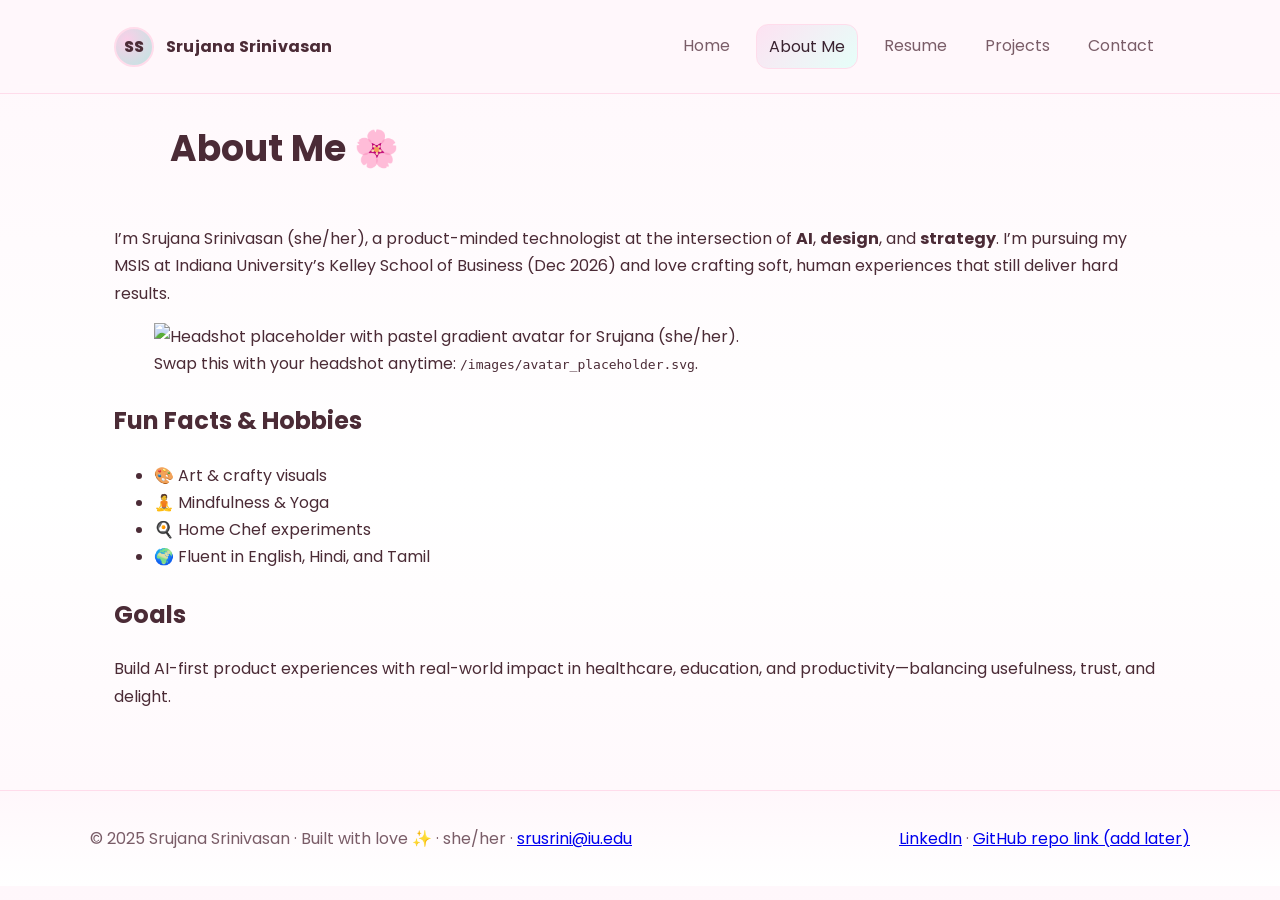
==== about.html @ 79b61c8d "Add files via upload" ====
<!doctype html>
<html lang="en">
<head>
  <meta charset="utf-8">
  <meta name="viewport" content="width=device-width, initial-scale=1">
  <title>About · Srujana Srinivasan</title>
  <meta name="description" content="Srujana Srinivasan — portfolio, resume, projects, and contact.">
  <link rel="preconnect" href="https://fonts.googleapis.com">
  <link rel="preconnect" href="https://fonts.gstatic.com" crossorigin>
  <link href="https://fonts.googleapis.com/css2?family=Poppins:wght@400;500;600;700&display=swap" rel="stylesheet">
  <link rel="stylesheet" href="styles.css">
</head>
<body>
  <header class="site-header">
    <div class="container header-inner">
      <a class="brand" href="index.html" aria-label="Home">
        <span class="brand-logo" aria-hidden="true">SS</span>
        <span class="brand-text">Srujana Srinivasan</span>
      </a>
      <nav aria-label="Primary">
        <button class="nav-toggle" aria-expanded="false" aria-controls="primary-menu">Menu</button>
        <ul id="primary-menu" class="nav-list">
          <li><a href="index.html" >Home</a></li>
<li><a href="about.html" aria-current="page" class="active">About Me</a></li>
<li><a href="resume.html" >Resume</a></li>
<li><a href="projects.html" >Projects</a></li>
<li><a href="contact.html" >Contact</a></li>
        </ul>
      </nav>
    </div>
  </header>
  <main class="container">
    
<article class="prose">
  <div class="section-title">
    <img src="images/sparkle.svg" alt="" aria-hidden="true">
    <h1>About Me 🌸</h1>
  </div>
  <p>I’m Srujana Srinivasan (she/her), a product-minded technologist at the intersection of <strong>AI</strong>, <strong>design</strong>, and <strong>strategy</strong>. I’m pursuing my MSIS at Indiana University’s Kelley School of Business (Dec 2026) and love crafting soft, human experiences that still deliver hard results.</p>

  <figure class="about-photo">
    <img src="images/avatar_placeholder.svg" alt="Headshot placeholder with pastel gradient avatar for Srujana (she/her)." width="420" height="420">
    <figcaption>Swap this with your headshot anytime: <code>/images/avatar_placeholder.svg</code>.</figcaption>
  </figure>

  <h2>Fun Facts & Hobbies</h2>
  <ul>
    <li>🎨 Art & crafty visuals</li>
    <li>🧘 Mindfulness & Yoga</li>
    <li>🍳 Home Chef experiments</li>
    <li>🌍 Fluent in English, Hindi, and Tamil</li>
  </ul>

  <h2>Goals</h2>
  <p>Build AI-first product experiences with real-world impact in healthcare, education, and productivity—balancing usefulness, trust, and delight.</p>
</article>

  </main>
  <footer class="site-footer">
    <div class="container footer-inner">
      <p>&copy; 2025 Srujana Srinivasan · Built with love ✨ · she/her · <a href="mailto:srusrini@iu.edu">srusrini@iu.edu</a></p>
      <p><a href="https://www.linkedin.com/in/srujana-srinivasan/" target="_blank" rel="noopener">LinkedIn</a> · <a href="index.html#repo">GitHub repo link (add later)</a></p>
    </div>
  </footer>
  <script>
    const btn = document.querySelector('.nav-toggle');
    const menu = document.getElementById('primary-menu');
    if (btn && menu) {
      btn.addEventListener('click', () => {
        const expanded = btn.getAttribute('aria-expanded') === 'true';
        btn.setAttribute('aria-expanded', String(!expanded));
        menu.classList.toggle('open');
      });
    }
  </script>
</body>
</html>
---- styles.css ----
:root{
  --bg: #fff7fb;
  --panel: #fff;
  --text: #4b2b36;
  --muted: #7a5d68;
  --border: #ffdceb;
  --pink: #fbcfe8;
  --pink-2:#f472b6;
  --lav: #e9d5ff;
  --mint:#bde6e2;
  --peach:#ffd6a5;
  --accent:#f472b6;
  --radius: 18px;
  --shadow: 0 8px 24px rgba(245, 131, 179, .25);
}
*{box-sizing:border-box}
html,body{margin:0;padding:0}
body{
  font-family: "Poppins", ui-sans-serif, system-ui, -apple-system, "Segoe UI", Roboto, "Helvetica Neue", Arial;
  background: linear-gradient(180deg, #fff7fb 0%, #fff 55%, #fff7fb 100%);
  color: var(--text);
  line-height:1.7;
}
.container{max-width:1100px;margin:0 auto;padding:24px}
.site-header{
  position:sticky;top:0;z-index:10;background:rgba(255,247,251,.85);
  backdrop-filter: blur(8px);border-bottom:1px solid var(--border);
}
.header-inner{display:flex;align-items:center;justify-content:space-between;gap:16px}
.brand{display:flex;align-items:center;gap:12px;text-decoration:none;color:var(--text);font-weight:700}
.brand-logo{display:inline-grid;place-items:center;width:40px;height:40px;border-radius:50%;
  background: radial-gradient(circle at 30% 30%, var(--pink), var(--mint));
  color:#4b2b36;font-weight:800;border:2px solid var(--border);
}
.brand-text{letter-spacing:.2px}
.nav-toggle{display:none;background:#fff;border:1px solid var(--border);color:var(--text);padding:8px 12px;border-radius:12px}
.nav-list{display:flex;gap:14px;list-style:none;margin:0;padding:0}
.nav-list a{color:var(--muted);text-decoration:none;padding:8px 12px;border-radius:12px;display:inline-block}
.nav-list a:hover{background:var(--pink);color:#3a2230}
.nav-list a.active{background:linear-gradient(135deg,#fde2f2,#e6fff9);border:1px solid var(--border);color:#3a2230}
.hero{display:grid;grid-template-columns:1.2fr 1fr;gap:28px;align-items:center;padding:28px 0}
.hero h1{font-size:clamp(28px,4vw,40px);line-height:1.2;margin:0 0 10px}
.hero p{color:var(--muted);margin:0 0 20px}
.hero-visual img{border-radius:24px;border:3px solid var(--border);box-shadow:var(--shadow)}
.cta-row{display:flex;gap:12px;flex-wrap:wrap}
.btn{background:linear-gradient(135deg,#fbcfe8,#bde6e2);color:#3a2230;text-decoration:none;border:none;padding:10px 14px;border-radius:14px;font-weight:700;display:inline-block;border:1px solid var(--border)}
.btn:hover{transform:translateY(-1px)}
.btn-secondary{background:#fff}
.divider{display:flex;align-items:center;gap:8px;justify-content:center;margin:10px 0}
.divider img{width:52px;height:auto;opacity:.9}
.cards{display:grid;grid-template-columns:repeat(3,1fr);gap:16px;margin:24px 0}
.card{background:var(--panel);border:2px dashed var(--border);border-radius:var(--radius);padding:18px;box-shadow:var(--shadow)}
.card h2{margin-top:0}
.grid-2{display:grid;grid-template-columns:repeat(2,1fr);gap:20px}
.project{background:var(--panel);border:1px solid var(--border);border-radius:24px;overflow:hidden;box-shadow:var(--shadow);display:grid;grid-template-columns:96px 1fr}
.project .icon{display:grid;place-items:center;background:linear-gradient(180deg,#fff,#fff7fb);border-right:1px solid var(--border)}
.project .icon img{width:56px;height:56px}
.project-body{padding:16px}
.badges{display:flex;flex-wrap:wrap;gap:8px;margin:8px 0 12px}
.badge{background:#fff;border:1px solid var(--border);border-radius:999px;padding:6px 10px;font-size:.9rem}
.prose h1{font-size:clamp(26px,4vw,36px);margin-top:0}
.prose h2{margin-top:24px}
.prose p,.prose li{color:var(--text)}
.timeline{list-style:none;padding:0;margin:0;display:grid;gap:14px}
.timeline li{background:#fff;border:1px solid var(--border);border-radius:16px;padding:14px;box-shadow:var(--shadow)}
.kawaii{font-size:1.1rem}
.section{background:linear-gradient(180deg,#fff,#fff7fb);border:1px solid var(--border);border-radius:24px;padding:18px;box-shadow:var(--shadow);margin:18px 0}
.form-row{display:grid;gap:6px;margin:12px 0}
input, button{font:inherit}
input[type="text"],input[type="email"],input[type="password"]{
  background:#fff;border:2px solid var(--border);color:var(--text);
  padding:10px 12px;border-radius:12px
}
label{font-weight:600}
.hint{color:var(--muted);font-size:.9rem}
.error{color:#b4235a;min-height:1.25em;display:block}
.section-title{display:flex;align-items:center;gap:10px}
.section-title img{width:46px;height:auto}
.site-footer{margin-top:40px;border-top:1px solid var(--border);background:linear-gradient(180deg,#fff7fb,#fff)}
.footer-inner{padding:18px 0;color:var(--muted);display:flex;align-items:center;justify-content:space-between;flex-wrap:wrap;gap:8px}
@media (max-width: 980px){
  .cards{grid-template-columns:1fr 1fr}
  .grid-2{grid-template-columns:1fr}
  .hero{grid-template-columns:1fr}
  .nav-toggle{display:inline-block}
  .nav-list{display:none;flex-direction:column;background:#fff;position:absolute;right:16px;top:60px;padding:10px;border-radius:12px;border:1px solid var(--border)}
  .nav-list.open{display:flex}
}
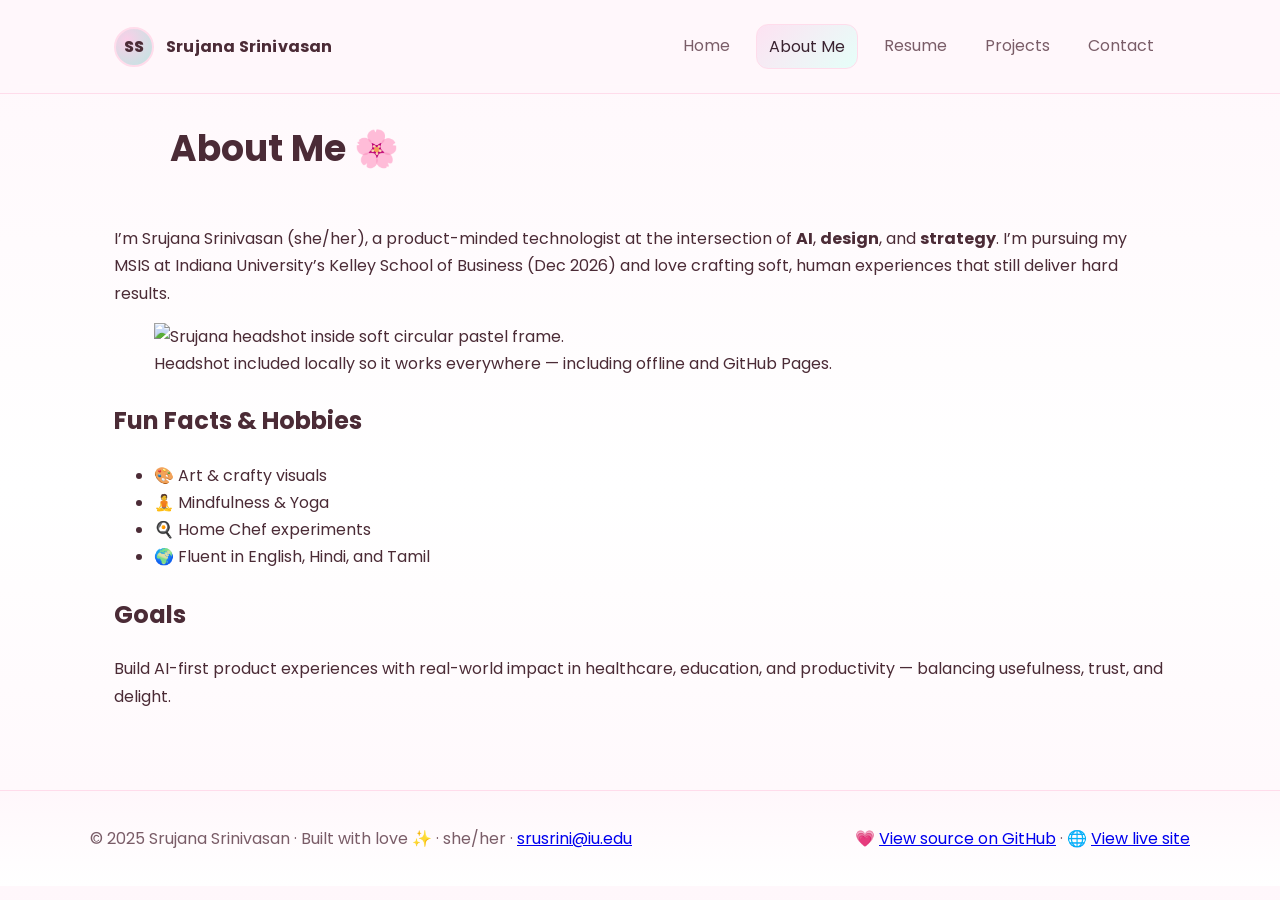
==== commit f5c54949: "Add files via upload" ====
--- a/about.html
+++ b/about.html
@@ -39,8 +39,8 @@
   <p>I’m Srujana Srinivasan (she/her), a product-minded technologist at the intersection of <strong>AI</strong>, <strong>design</strong>, and <strong>strategy</strong>. I’m pursuing my MSIS at Indiana University’s Kelley School of Business (Dec 2026) and love crafting soft, human experiences that still deliver hard results.</p>
 
   <figure class="about-photo">
-    <img src="images/avatar_placeholder.svg" alt="Headshot placeholder with pastel gradient avatar for Srujana (she/her)." width="420" height="420">
-    <figcaption>Swap this with your headshot anytime: <code>/images/avatar_placeholder.svg</code>.</figcaption>
+    <img src="images/avatar_placeholder.png" alt="Srujana headshot inside soft circular pastel frame." width="420" height="420">
+    <figcaption>Headshot included locally so it works everywhere — including offline and GitHub Pages.</figcaption>
   </figure>
 
   <h2>Fun Facts & Hobbies</h2>
@@ -52,14 +52,14 @@
   </ul>
 
   <h2>Goals</h2>
-  <p>Build AI-first product experiences with real-world impact in healthcare, education, and productivity—balancing usefulness, trust, and delight.</p>
+  <p>Build AI-first product experiences with real-world impact in healthcare, education, and productivity — balancing usefulness, trust, and delight.</p>
 </article>
 
   </main>
   <footer class="site-footer">
     <div class="container footer-inner">
       <p>&copy; 2025 Srujana Srinivasan · Built with love ✨ · she/her · <a href="mailto:srusrini@iu.edu">srusrini@iu.edu</a></p>
-      <p><a href="https://www.linkedin.com/in/srujana-srinivasan/" target="_blank" rel="noopener">LinkedIn</a> · <a href="index.html#repo">GitHub repo link (add later)</a></p>
+      <p>💗 <a href="https://github.com/srujana-srini/AiDD-srusrini-assignment5" target="_blank" rel="noopener">View source on GitHub</a> · 🌐 <a href="https://srujana-srini.github.io/AiDD-srusrini-assignment5/" target="_blank" rel="noopener">View live site</a></p>
     </div>
   </footer>
   <script>
--- a/styles.css
+++ b/styles.css
@@ -6,7 +6,6 @@
   --muted: #7a5d68;
   --border: #ffdceb;
   --pink: #fbcfe8;
-  --pink-2:#f472b6;
   --lav: #e9d5ff;
   --mint:#bde6e2;
   --peach:#ffd6a5;
@@ -42,7 +41,7 @@
 .hero{display:grid;grid-template-columns:1.2fr 1fr;gap:28px;align-items:center;padding:28px 0}
 .hero h1{font-size:clamp(28px,4vw,40px);line-height:1.2;margin:0 0 10px}
 .hero p{color:var(--muted);margin:0 0 20px}
-.hero-visual img{border-radius:24px;border:3px solid var(--border);box-shadow:var(--shadow)}
+.hero-visual img{border-radius:50%;border:6px solid #fbcfe8;box-shadow:var(--shadow);background:#fff}
 .cta-row{display:flex;gap:12px;flex-wrap:wrap}
 .btn{background:linear-gradient(135deg,#fbcfe8,#bde6e2);color:#3a2230;text-decoration:none;border:none;padding:10px 14px;border-radius:14px;font-weight:700;display:inline-block;border:1px solid var(--border)}
 .btn:hover{transform:translateY(-1px)}
